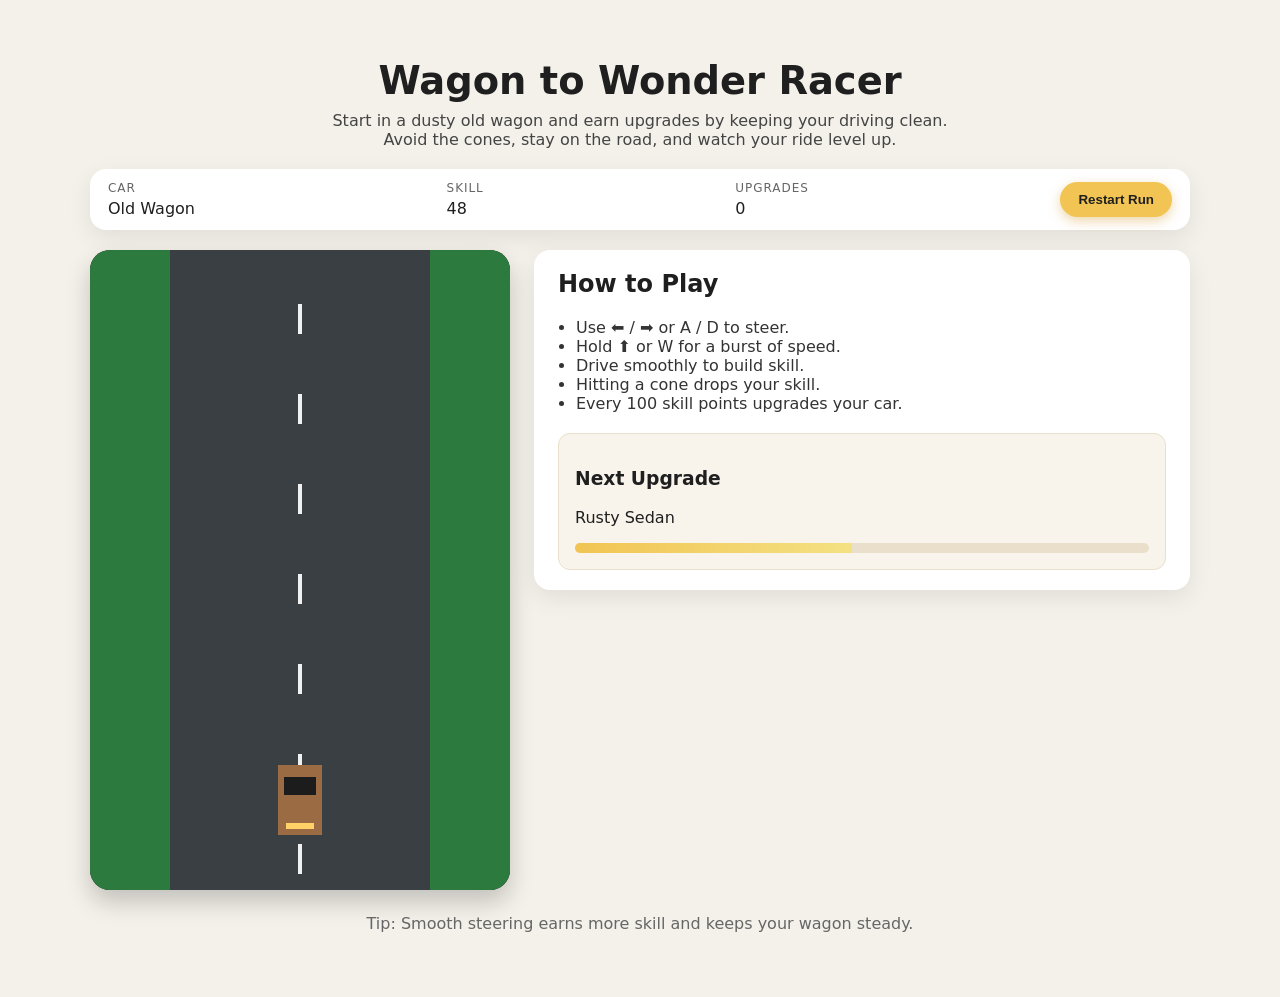
==== index.html @ 5f280eed "Add wagon driving upgrade game" ====
<!doctype html>
<html lang="en">
  <head>
    <meta charset="UTF-8" />
    <meta name="viewport" content="width=device-width, initial-scale=1.0" />
    <title>Wagon to Wonder Racer</title>
    <link rel="stylesheet" href="style.css" />
  </head>
  <body>
    <div class="game-shell">
      <header>
        <h1>Wagon to Wonder Racer</h1>
        <p>
          Start in a dusty old wagon and earn upgrades by keeping your driving
          clean. Avoid the cones, stay on the road, and watch your ride level up.
        </p>
      </header>

      <section class="hud">
        <div>
          <span class="label">Car</span>
          <span id="carName">Old Wagon</span>
        </div>
        <div>
          <span class="label">Skill</span>
          <span id="skillValue">0</span>
        </div>
        <div>
          <span class="label">Upgrades</span>
          <span id="upgradeValue">0</span>
        </div>
        <button id="restartBtn">Restart Run</button>
      </section>

      <main class="game-area">
        <canvas id="gameCanvas" width="420" height="640"></canvas>
        <aside>
          <h2>How to Play</h2>
          <ul>
            <li>Use ⬅️ / ➡️ or A / D to steer.</li>
            <li>Hold ⬆️ or W for a burst of speed.</li>
            <li>Drive smoothly to build skill.</li>
            <li>Hitting a cone drops your skill.</li>
            <li>Every 100 skill points upgrades your car.</li>
          </ul>
          <div class="upgrade-card">
            <h3>Next Upgrade</h3>
            <p id="nextUpgrade">Rusty Sedan</p>
            <div class="progress-bar">
              <span id="upgradeProgress"></span>
            </div>
          </div>
        </aside>
      </main>

      <footer>
        <p>Tip: Smooth steering earns more skill and keeps your wagon steady.</p>
      </footer>
    </div>

    <script src="script.js"></script>
  </body>
</html>
---- style.css ----
:root {
  color-scheme: light;
  font-family: "Segoe UI", system-ui, sans-serif;
  --road: #3a3f44;
  --grass: #2c7a3d;
  --accent: #f1c453;
  --accent-dark: #d59a2c;
}

body {
  margin: 0;
  background: #f4f1ea;
  color: #1f1f1f;
}

.game-shell {
  max-width: 1100px;
  margin: 0 auto;
  padding: 32px 24px 48px;
}

header {
  text-align: center;
  margin-bottom: 20px;
}

header h1 {
  margin-bottom: 8px;
  font-size: 2.4rem;
}

header p {
  max-width: 640px;
  margin: 0 auto;
  color: #444;
}

.hud {
  display: flex;
  flex-wrap: wrap;
  justify-content: space-between;
  align-items: center;
  gap: 12px;
  background: #fff;
  border-radius: 16px;
  padding: 12px 18px;
  box-shadow: 0 8px 24px rgba(0, 0, 0, 0.08);
  margin-bottom: 20px;
}

.hud div {
  display: grid;
  gap: 4px;
}

.label {
  font-size: 0.75rem;
  text-transform: uppercase;
  letter-spacing: 0.08em;
  color: #666;
}

#restartBtn {
  border: none;
  border-radius: 999px;
  padding: 10px 18px;
  background: var(--accent);
  color: #1f1f1f;
  font-weight: 600;
  cursor: pointer;
  box-shadow: 0 4px 12px rgba(213, 154, 44, 0.4);
}

#restartBtn:hover {
  background: var(--accent-dark);
}

.game-area {
  display: grid;
  grid-template-columns: minmax(280px, 420px) 1fr;
  gap: 24px;
  align-items: start;
}

canvas {
  border-radius: 20px;
  background: #1f2023;
  width: 100%;
  height: auto;
  box-shadow: 0 12px 24px rgba(0, 0, 0, 0.2);
}

aside {
  background: #fff;
  border-radius: 16px;
  padding: 20px 24px;
  box-shadow: 0 8px 24px rgba(0, 0, 0, 0.08);
}

aside h2 {
  margin-top: 0;
}

aside ul {
  padding-left: 18px;
  color: #333;
}

.upgrade-card {
  margin-top: 20px;
  padding: 16px;
  border-radius: 12px;
  background: #f8f4ec;
  border: 1px solid #eadfca;
}

.progress-bar {
  margin-top: 10px;
  height: 10px;
  border-radius: 999px;
  background: #eadfca;
  overflow: hidden;
}

.progress-bar span {
  display: block;
  height: 100%;
  width: 0;
  background: linear-gradient(90deg, var(--accent), #f4e183);
  transition: width 0.2s ease;
}

footer {
  text-align: center;
  margin-top: 24px;
  color: #666;
}

@media (max-width: 900px) {
  .game-area {
    grid-template-columns: 1fr;
  }
}
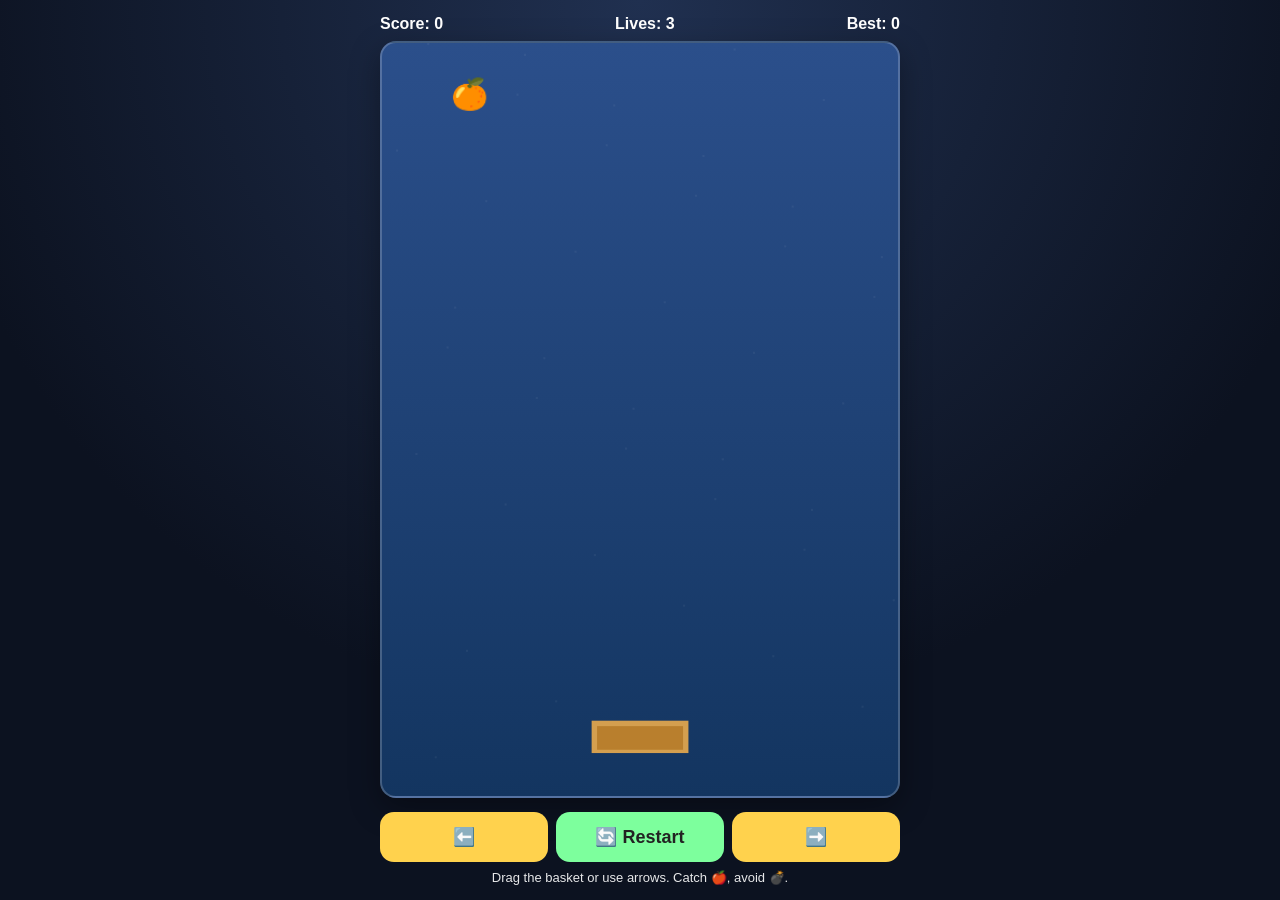
==== commit b149f8d8: "Add iPhone-friendly Fruit Catcher browser game" ====
--- a/index.html
+++ b/index.html
@@ -1,63 +1,57 @@
 <!doctype html>
 <html lang="en">
-  <head>
-    <meta charset="UTF-8" />
-    <meta name="viewport" content="width=device-width, initial-scale=1.0" />
-    <title>Wagon to Wonder Racer</title>
-    <link rel="stylesheet" href="style.css" />
-  </head>
-  <body>
-    <div class="game-shell">
-      <header>
-        <h1>Wagon to Wonder Racer</h1>
-        <p>
-          Start in a dusty old wagon and earn upgrades by keeping your driving
-          clean. Avoid the cones, stay on the road, and watch your ride level up.
-        </p>
-      </header>
-
-      <section class="hud">
-        <div>
-          <span class="label">Car</span>
-          <span id="carName">Old Wagon</span>
-        </div>
-        <div>
-          <span class="label">Skill</span>
-          <span id="skillValue">0</span>
-        </div>
-        <div>
-          <span class="label">Upgrades</span>
-          <span id="upgradeValue">0</span>
-        </div>
-        <button id="restartBtn">Restart Run</button>
-      </section>
-
-      <main class="game-area">
-        <canvas id="gameCanvas" width="420" height="640"></canvas>
-        <aside>
-          <h2>How to Play</h2>
-          <ul>
-            <li>Use ⬅️ / ➡️ or A / D to steer.</li>
-            <li>Hold ⬆️ or W for a burst of speed.</li>
-            <li>Drive smoothly to build skill.</li>
-            <li>Hitting a cone drops your skill.</li>
-            <li>Every 100 skill points upgrades your car.</li>
-          </ul>
-          <div class="upgrade-card">
-            <h3>Next Upgrade</h3>
-            <p id="nextUpgrade">Rusty Sedan</p>
-            <div class="progress-bar">
-              <span id="upgradeProgress"></span>
-            </div>
-          </div>
-        </aside>
-      </main>
-
-      <footer>
-        <p>Tip: Smooth steering earns more skill and keeps your wagon steady.</p>
-      </footer>
+<head>
+  <meta charset="UTF-8" />
+  <meta name="viewport" content="width=device-width, initial-scale=1, viewport-fit=cover, user-scalable=no" />
+  <title>Fruit Catcher</title>
+  <style>
+    :root { color-scheme: dark; }
+    * { box-sizing: border-box; -webkit-tap-highlight-color: transparent; }
+    body {
+      margin: 0;
+      font-family: -apple-system, BlinkMacSystemFont, "Segoe UI", Roboto, sans-serif;
+      background: radial-gradient(circle at top, #203050, #0c1220 65%);
+      color: #fff;
+      min-height: 100svh;
+      display: grid;
+      place-items: center;
+      padding: 8px;
+    }
+    .wrap { width: min(100vw - 16px, 520px); }
+    .hud { display:flex; justify-content:space-between; margin-bottom:8px; font-weight:700; }
+    canvas {
+      width: 100%;
+      height: auto;
+      border-radius: 16px;
+      border: 2px solid rgba(255,255,255,.2);
+      touch-action: none;
+      background: linear-gradient(#2b4f8b, #133560);
+      box-shadow: 0 10px 30px rgba(0,0,0,.35);
+    }
+    .controls { display:grid; grid-template-columns:1fr 1fr 1fr; gap:8px; margin-top:10px; }
+    button {
+      border:0; border-radius:14px; padding:14px 10px; font-size:18px; font-weight:800;
+      background:#ffd24d; color:#222;
+    }
+    #restart { background:#7dff9d; }
+    .hint { text-align:center; opacity:.9; margin-top:8px; font-size:13px; }
+  </style>
+</head>
+<body>
+  <div class="wrap">
+    <div class="hud">
+      <div>Score: <span id="score">0</span></div>
+      <div>Lives: <span id="lives">3</span></div>
+      <div>Best: <span id="best">0</span></div>
     </div>
-
-    <script src="script.js"></script>
-  </body>
+    <canvas id="game" width="480" height="700" aria-label="Fruit Catcher Game"></canvas>
+    <div class="controls">
+      <button id="left">⬅️</button>
+      <button id="restart">🔄 Restart</button>
+      <button id="right">➡️</button>
+    </div>
+    <div class="hint">Drag the basket or use arrows. Catch 🍎, avoid 💣.</div>
+  </div>
+  <script src="game.js"></script>
+</body>
 </html>
